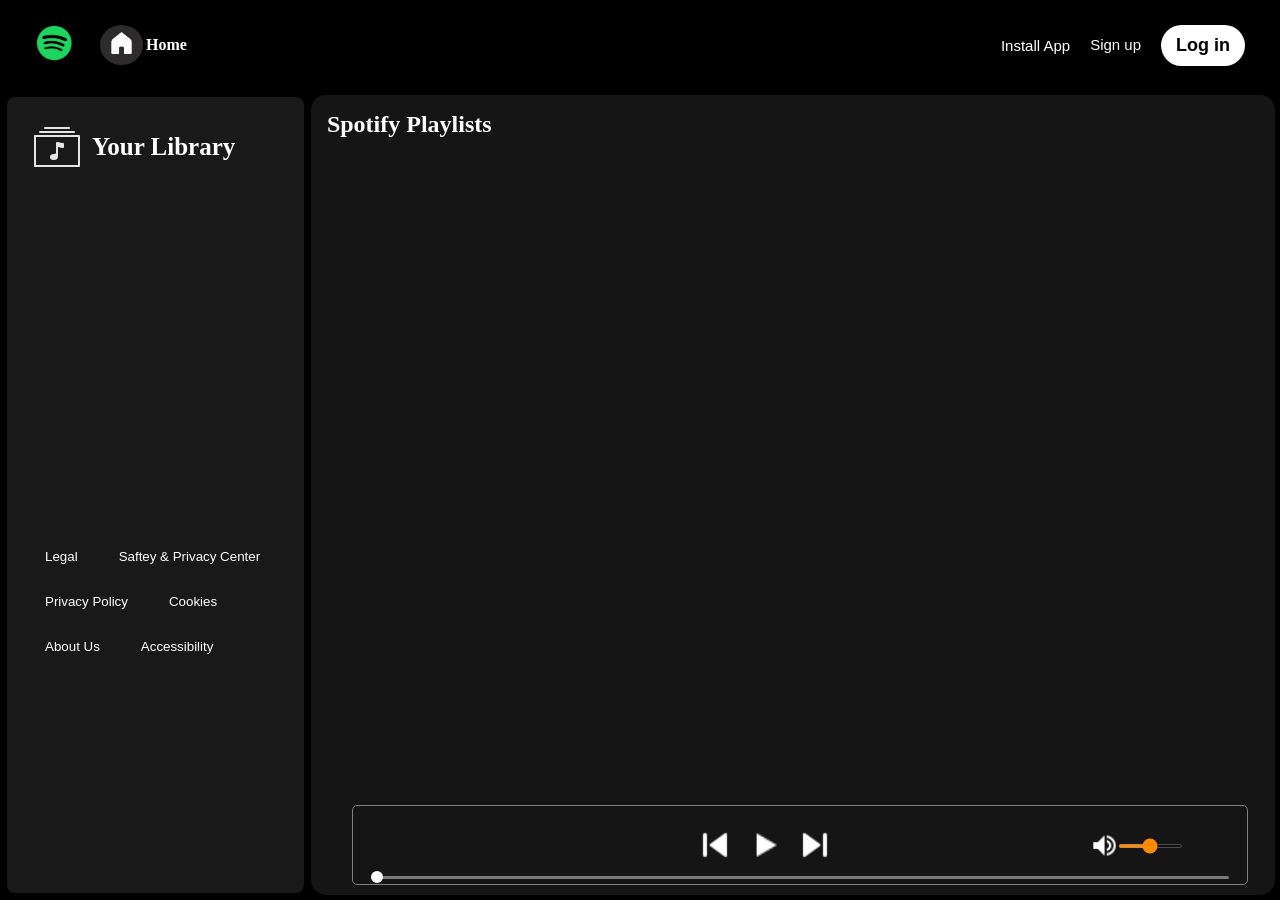
==== index.html @ e25f4758 "Initial commit: Spotify clone frontend" ====
<!DOCTYPE html>
<html lang="en">

<head>
    <meta charset="UTF-8">
    <meta name="viewport" content="width=device-width, initial-scale=1.0">
    <title>Spotify-web Player Music For Everyone</title>
    <link rel="icon" href="logo/favicon.ico">
    <link rel="stylesheet" href="style.css">
    <link rel="stylesheet" href="utility.css">
</head>

<body>
    <!-- navbar -->
    <header>
        <nav>
            <!-- Navbar left side -->
            <div class="nav_left">
                <img class="invert hamburger" src="logo/hamburger.png" alt="">
                <div class="logo">
                    <img src="logo/logo.jpg" alt="">
                </div>
                <!-- Home button and search bar -->
                <div class="home">
                    <button>
                        <img src="logo/home.png" alt="">
                    </button>
                    <b>Home</b>
                </div>
            </div>

            <!-- Navbar right side -->
            <div class="nav_right">
                <div class="install">
                    <button>Install App</button>
                </div>
                <div class="sign">
                    <button>Sign up</button>
                </div>
                <div class="log">
                    <button><b>Log in</b></button>
                </div>
            </div>
        </nav>
    </header>

    <!-- Hero section -->
    <section>
        <div class="container">
            <div class="left">
                <div class="close">
                    <img class="invert" src="logo/cross.png" alt="">
                </div>
                <div class="library">
                    <img class="pic" src="logo/library.png" alt="">
                    <b>Your Library</b>
                    <!-- <button>
                        <img src="logo/plus.png" alt="">
                    </button> -->
                </div>

                <div class="songList">
                    <ul>

                    </ul>
                </div>


                <div class="information">
                    <ul>
                        <li><button>Legal</button></li>
                        <li><button>Saftey & Privacy Center</button></li>
                        <li><button>Privacy Policy</button></li>
                        <li><button>Cookies</button></li>
                        <li><button>About Us</button></li>
                        <li><button>Accessibility</button></li>
                        <!-- <button>🌐 English</button> -->
                    </ul>

                </div>
            </div>

            <!-- Right Box start here -->

            <div class="spotifyPlaylist">
                <h1>Spotify Playlists</h1>
                <div class="cardContainer">
                 
                </div>
                <div class="playbox">
                    <div class="seekbar">
                        <div class="circle">

                        </div>
                    </div>
                    <div class="songinfo">

                    </div>
                    <div class="songbuttons">
                        <img id="previous" src="logo/previous.png" alt="">
                        <img id="play" src="logo/play.png" alt="">
                        <img id="next" src="logo/forward.png" alt="">
                    </div>

                    <div class="timevol">
                        <div class="songtime">

                        </div>

                        <div class="volume">
                            <img src="logo/volume.png" alt="">
                            <div class="range">
                                <input type="range" name="volume">
                            </div>
                        </div>
                    </div>
                </div>
            </div>


        </div>
    </section>
    <script src="script.js"></script>
</body>

</html>
---- style.css ----
:root {
    --a: 0
}

* {
    margin: 0;
    padding: 0;
    box-sizing: border-box;
}

body {
    background-color: black;
    color: white;
}

nav {
    background-color: rgb(0, 0, 0);
    color: white;
    display: flex;
    align-items: center;
    justify-content: space-between;
    height: 10vh;
    padding: 0px 35px;
    position: fixed;
    top: 0;
    left: 0;
    width: 100%;
    z-index: 1;
}

nav .nav_left {
    display: flex;
    align-items: center;
    gap: 25px;
}

.home {
    display: flex;
    align-items: center;
    gap: 3px;
}

.home img {
    width: 27px;
}


.home button {
    background: rgb(45, 43, 43);
    border: none;
    border-radius: 50%;
    padding: 5px 8px;
    cursor: pointer;
}

.home button:hover {
    background-color: rgb(75, 73, 73);
}

.logo img {
    width: 40px;
    /* height: 34px; */
}



.nav_right {
    display: flex;
    align-items: center;
    gap: 20px;

}

.nav_right .bar {
    width: 2px;
    height: 30px;
    background-color: white;

}

.nav_right .install button {
    background: transparent;
    color: white;
    display: flex;
    outline: none;
    font-size: 15px;
    border: none;
    align-items: center;
    gap: 5px;
    outline: none;
    cursor: pointer;
}

.nav_right .install img {
    width: 35px;
}

.nav_right .install button:hover {
    color: rgb(9, 202, 25);
}

.nav_right .sign button {
    background: transparent;
    color: white;
    font-size: 15px;
    outline: none;
    border: none;
    outline: none;
    cursor: pointer;
}

.nav_right .sign button:hover {
    color: rgb(9, 202, 25);
}

.nav_right .log button {
    background: transparent;
    color: black;
    background-color: white;
    outline: none;
    font-size: large;
    border: none;
    outline: none;
    cursor: pointer;
}

.nav_right .log button:hover {
    background-color: rgb(9, 202, 25);
}

.nav_right .log button {
    padding: 10px 15px;
    border-radius: 25px;


}

/* Navbar End Here */


/* Section Starts Here */

.container {
    padding: 5px;
    margin-top: 10vh;
    height: 90vh;
    display: flex;
    gap: 5px;
}



/* left side bar */

.left {
    width: 25vw;
    position: relative;
    border: 2px solid black;
    background-color: rgb(26, 25, 25);
    color: white;
    border-radius: 10px;

}



.library {
    display: flex;
    align-items: center;
    gap: 10px;
    font-size: 25px;
    width: 20vw;
    padding: 25px;

}

.pic {
    filter: invert(1);
}

.library button {
    background: transparent;
    outline: none;
    border: none;
    cursor: pointer;
    padding: 4px 5px;
    background-color: rgb(69, 66, 66);
    border-radius: 50%;
}

.songList {
    height: 317px;
    overflow: auto;
}

.songList ul {
    padding: 0px 15px;
}


.songbuttons img {
    width: 34px;
}

.info {
    display: flex;
    flex-direction: column;
    font-size: 13px;
    width: 344px;
}

.playnow {
    display: flex;
    justify-content: center;
    align-items: center;


}

.playnow span {
    font-size: 10px;
    width: 50px;

}

.songList ul li {
    display: flex;
    align-items: center;
    justify-content: space-between;
    list-style: none;
    list-style-type: decimal;
    display: flex;
    width: 20vw;
    gap: 13px;
    border: 1px solid rgb(203, 199, 199);
    margin: 10px;
    border-radius: 5px;
    padding: 15px 0px;
    cursor: pointer;
}




.information ul li button {
    background: transparent;
    color: white;
    outline: none;
    border: none;
}

.information ul {
    display: flex;
    flex-wrap: wrap;
    gap: 20px 25px;
    list-style: none;
    padding: 30px;
}

.information button {
    outline: none;
    border: none;
    cursor: pointer;
    padding: 5px 8px;
    border-radius: 25px;
}

.information button:hover {
    color: rgb(9, 202, 25);
}




/* right side bar */


.spotifyPlaylist {
    width: 80vw;
    height: auto;
    padding: 16px;
    background-color: rgb(21, 21, 21);
    border-radius: 15px;
    position: relative;
}

.playbox {
    display: flex;
    justify-content: space-between;
    align-items: center;
    position: fixed;
    height: 80px;
    bottom: 15px;
    background-color: rgb(22, 21, 21);
    width: 70vw;
    border: 1px solid gray;
    padding: 0px 15px;
    border-radius: 5px;
    margin-left: 25px;
}

.playbox .songtime {
    display: flex;
    justify-content: center;
    align-items: center;
}



.cardContainer {
    margin: 30px;
    display: flex;
    gap: 10px;
    flex-wrap: wrap;
    max-height: 60vh;
    overflow: auto;
}

.play {
    position: absolute;
    right: 14px;
    top: 125px;
    opacity: var(--a);
    transition: all 1s ease-out;
}

.play img {
    width: 64px;
    height: 64px;
}

.playnow .invert {
    filter: invert(1);
}

.spotifyPlaylist .card {
    width: 200px;
    padding: 10px;
    border-radius: 5px;
    background-color: #1c1c1c;
    position: relative;
    transition: all 0.9s;
}

.card>* {
    padding-top: 10px;
}

.card img {
    width: 100%;
    object-fit: contain;

}

.card:hover {
    background-color: rgb(52, 51, 51);
    cursor: pointer;
    --a: 1
}

.songbuttons {
    display: flex;
    justify-content: center;
    gap: 10px;
}

.songbuttons img {

    width: 40px;
    cursor: pointer;
}

.songinfo {
    width: 130px;
}

.seekbar {
    width: 96%;
    position: absolute;
    bottom: 2px;
    height: 3px;
    background: rgb(121, 121, 121);
    border-radius: 5px;
    margin: 3px;
    cursor: pointer;

}

.circle {
    width: 12px;
    height: 12px;
    border-radius: 13px;
    background-color: white;
    position: relative;
    bottom: 5px;
    left: 0%;
    transition: left 0.5s;
}

.timevol {
    display: flex;
    /* flex-direction: column; */
    justify-content: center;
    align-items: center;
    gap: 10px;
    width: 200px;

}

.range input {
    margin-bottom: 9px;
    cursor: pointer;
    height: 4px;
    width: 65px;
    filter: invert(1);
}

.volume {
    display: flex;
    justify-content: center;
    align-items: center;
    cursor: pointer;
}

.volume img{
    width: 27px;
}



.hamburger {
    display: none;
}

.close {
    display: none;
}

/* for tablet */

@media (max-width: 1024px) {
    .left {
        background-color: black;
        position: absolute;
        left: -100%;
        transition: all .3s;
        z-index: 1;
        width: 320px;
    }

    .songinfo {
        width: 200px;
    }

    .timevol {
        width: 180px;
    }

    nav{
        margin-top: 10px;
    }

    nav .nav_left {
        gap: 30px;
    }

    .left .close img {
        width: 29px;
        height: 29px;
        position: absolute;
        right: 25px;
        top: 10px;
    }

    .spotifyPlaylist {
        width: 98vw;
    }

    .playbox {
        width: 88vw;
        bottom: 30px;
    }

    .hamburger {
        display: block;
    }


    .close {
        display: block;
    }

    .songList ul li {
        width: 27vw;
        height: 10vh;
        gap: 15px;
    }

    .container{
        margin-top: 13vh;
        height: 85vh;
    }

    .cardContainer {
        height: 49vh;
    }

    .nav_right {
        gap: 45px;
    }

    .nav_right .log button {
        padding: 5px 5px;
        font-size: 13px;
    }

    .nav_right .install button {
        font-size: 11px;
    }

    .nav_right .sign button {
        font-size: 11px;
    }

    .nav_right .install img {
        width: 25px;
    }

    .playbox {
        margin-left: 25px;
    }

    .logo img{
        width: 35px;
    }

    .hamburger{
        width: 30px;
        height: 25px;
    }

}

/* for phone */

@media (max-width:391px) {
    .spotifyPlaylist ul li {
        max-width: 60vw
    }

    nav {
        gap: 10px;
    }

    .nav_right {
        gap: 20px;
        margin-right: 8px;
    }

    .nav_right .install button {
        font-size: 11px;
    }

    .nav_right .sign button {
        font-size: 11px;
    }

    .nav_right .log button {
        padding: 5px 9px;
        font-size: 8px;
    }

    .cardContainer {
        height: 46vh;
    }

    .home {
        gap: 8px;
    }

    .hamburger {
        width: 28px;
        height: 28px;
    }

    .spotifyPlaylist .card {
        justify-content: center;
        width: 90vw;
    }

    .play {
        right: 10px;
        top: 95px;
    }

    .play img {
        width: 55px;
        height: 55px;
    }

    .playbox {
        margin-left: 0px;
        padding: 0px 10px;
    }

    .songinfo {
        font-size: 11px;
        width: 150px;

    }

    .songtime {
        font-size: 12px;
    }

    .songbuttons {
        gap: 0px;
        width: 25px;
        height: 25px;
    }

    .songbuttons img {
        width: 30px;
    }

    .seekbar {
        width: 85%;
    }

    .cardContainer {
        height: 60vh;
    }

    .playbox {
        bottom: 20px;
        flex-direction: column;
        height: 110px;
        padding: 15px 0px;
        width: 75vw;
        margin-left: 21px;
    }

    .play {
        top: 200px;
        right: 20px;
    }

    .range input {
        width: 40px;
        cursor: pointer;
        height: 2px;
        filter: invert(1);
    }



    .timevol {
        width: -1px;
    }

    .volume img {
        width: 20px;
        height: 20px;
    }

    nav {
        padding: 0px 0px;
    }

    nav .nav_left {
        gap: 5px;
    }

    .logo img {
        width: 35px;
    }

    .home button img {
        width: 20px;
        height: 20px;
    }

    .card {
        width: 80vw;
        justify-content: center;
    }
}
---- utility.css ----
.border {
    border: 2px solid rgb(59, 86, 184);
    margin: 3px;
}

.flex {
    display: flex;
}

.justify-center {
    justify-content: center;
}

.align-center {
    align-items: center;
}

.invert{
    filter: invert(1)
}

::-webkit-scrollbar{
    width: 8px;
}

::-webkit-scrollbar-track{
    background: transparent;
}

::-webkit-scrollbar-thumb{
    background: #5e5e5e;
    border-radius: 999px;
}

::-webkit-scrollbar-thumb:hover{
    background: #8a8a8a;
}
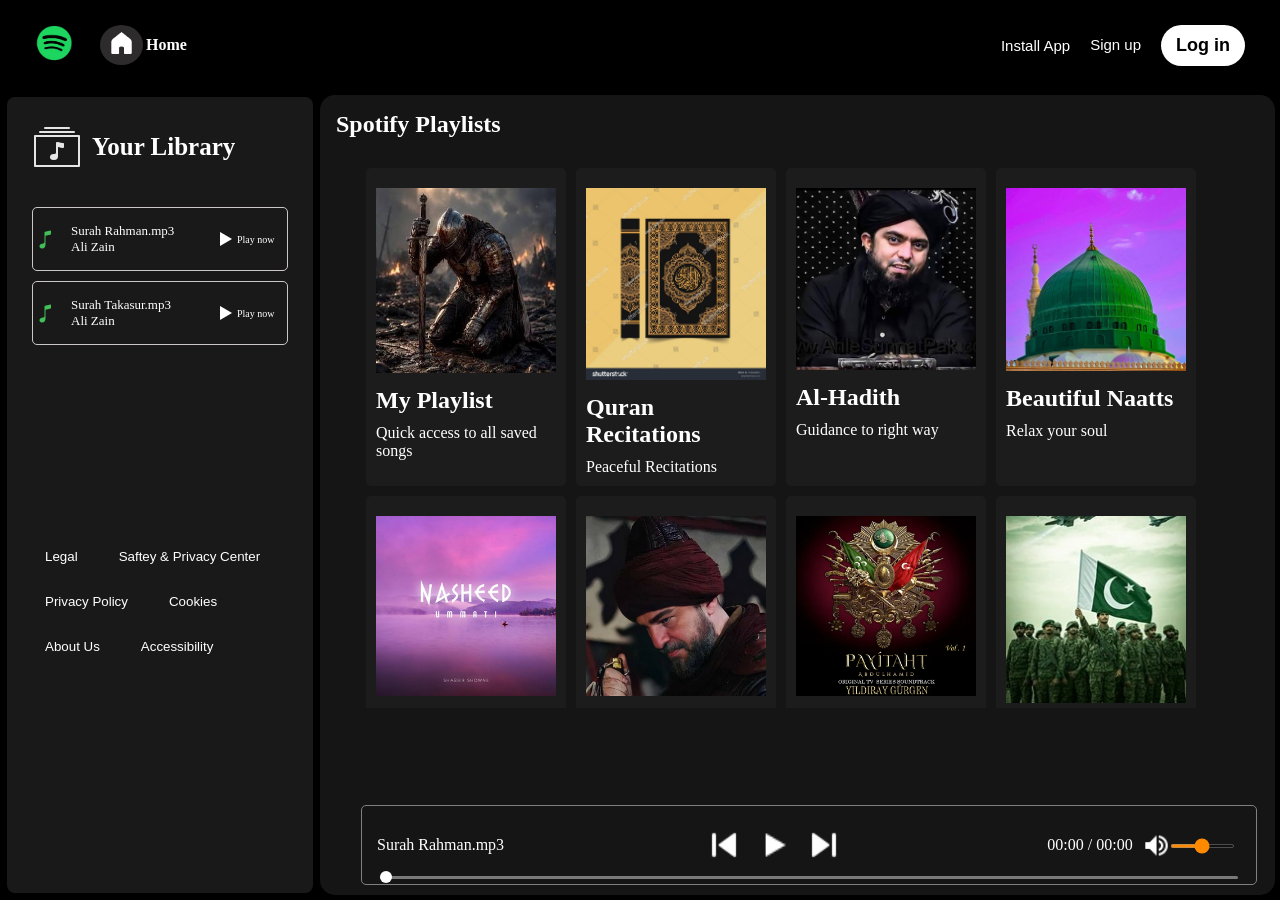
==== commit f4233854: "Update script link and add complete music catalog" ====
--- a/index.html
+++ b/index.html
@@ -85,7 +85,7 @@
             <div class="spotifyPlaylist">
                 <h1>Spotify Playlists</h1>
                 <div class="cardContainer">
-                 
+
                 </div>
                 <div class="playbox">
                     <div class="seekbar">
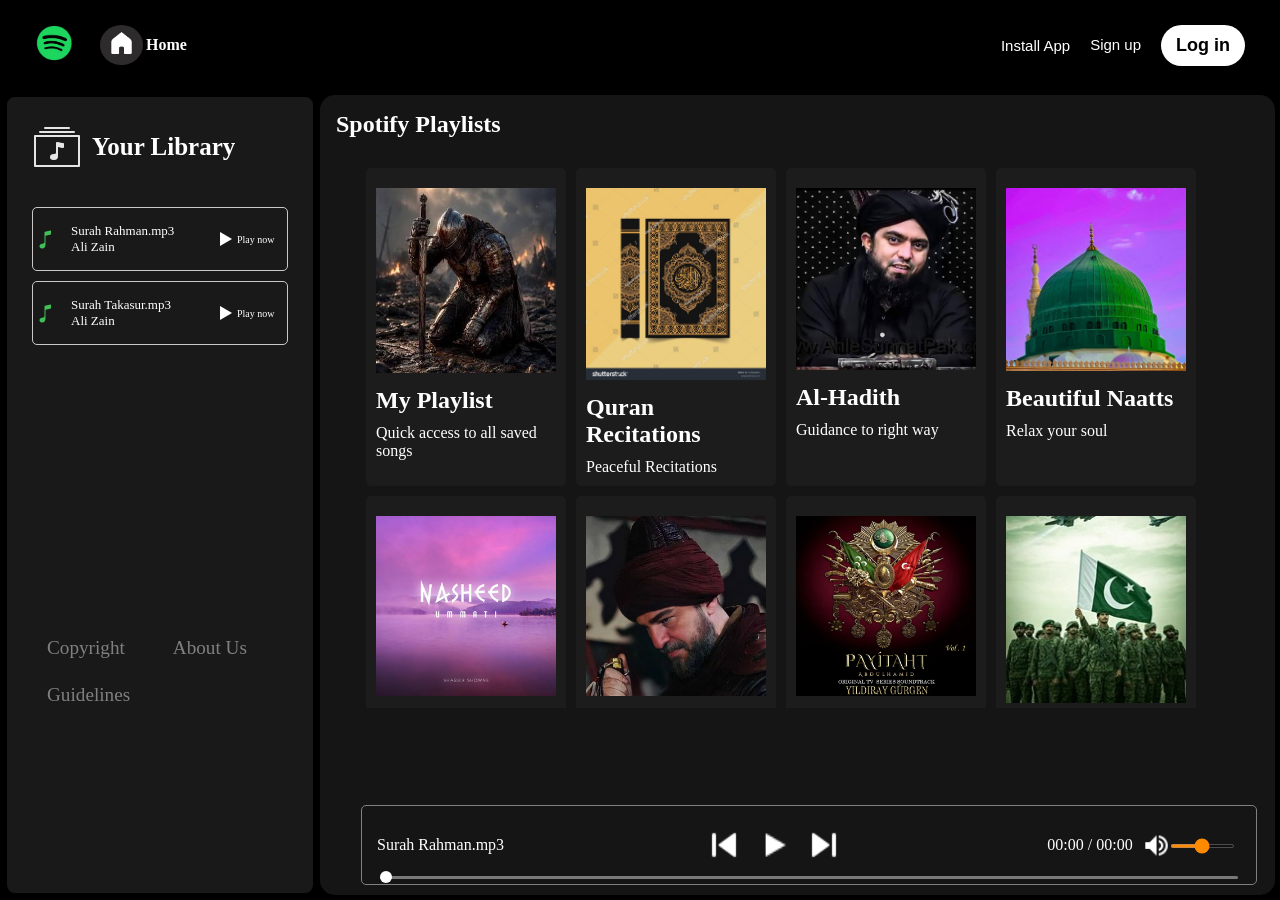
==== commit 67c15bba: "Update style.css and add About Us, Guidelines, and Copyright tabs" ====
--- a/index.html
+++ b/index.html
@@ -68,13 +68,9 @@
 
                 <div class="information">
                     <ul>
-                        <li><button>Legal</button></li>
-                        <li><button>Saftey & Privacy Center</button></li>
-                        <li><button>Privacy Policy</button></li>
-                        <li><button>Cookies</button></li>
-                        <li><button>About Us</button></li>
-                        <li><button>Accessibility</button></li>
-                        <!-- <button>🌐 English</button> -->
+                        <li><a href="./copyright/copy.html" target="_blank">Copyright</a></li>
+                        <li><a href="./about/about.html" target="_blank">About Us</a></li>
+                        <li><a href="./guidelines/guide.html" target="_blank">Guidelines</a></li>
                     </ul>
 
                 </div>
--- a/style.css
+++ b/style.css
@@ -189,7 +189,7 @@
 }
 
 .songList {
-    height: 317px;
+    height: 400px;
     overflow: auto;
 }
 
@@ -213,14 +213,15 @@
     display: flex;
     justify-content: center;
     align-items: center;
-
-
 }
 
 .playnow span {
     font-size: 10px;
     width: 50px;
-
+}
+
+.playnow :hover {
+    color: rgb(9, 202, 25);
 }
 
 .songList ul li {
@@ -239,38 +240,23 @@
     cursor: pointer;
 }
 
-
-
-
-.information ul li button {
-    background: transparent;
-    color: white;
-    outline: none;
-    border: none;
-}
-
 .information ul {
     display: flex;
     flex-wrap: wrap;
-    gap: 20px 25px;
+    gap: 25px 48px;
     list-style: none;
-    padding: 30px;
-}
-
-.information button {
-    outline: none;
-    border: none;
-    cursor: pointer;
-    padding: 5px 8px;
-    border-radius: 25px;
-}
-
-.information button:hover {
+    padding: 40px;
+}
+
+.information ul li a{
+    text-decoration: none;
+    color: gray;
+    font-size: larger;
+}
+
+.information ul li a:hover{
     color: rgb(9, 202, 25);
 }
-
-
-
 
 /* right side bar */
 
@@ -422,7 +408,7 @@
     cursor: pointer;
 }
 
-.volume img{
+.volume img {
     width: 27px;
 }
 
@@ -456,7 +442,7 @@
         width: 180px;
     }
 
-    nav{
+    nav {
         margin-top: 10px;
     }
 
@@ -496,7 +482,7 @@
         gap: 15px;
     }
 
-    .container{
+    .container {
         margin-top: 13vh;
         height: 85vh;
     }
@@ -530,11 +516,11 @@
         margin-left: 25px;
     }
 
-    .logo img{
+    .logo img {
         width: 35px;
     }
 
-    .hamburger{
+    .hamburger {
         width: 30px;
         height: 25px;
     }
@@ -543,18 +529,26 @@
 
 /* for phone */
 
-@media (max-width:391px) {
+@media (max-width:360px) {
     .spotifyPlaylist ul li {
         max-width: 60vw
     }
 
+    .songList ul li {
+        width: 81vw;
+    }
+
     nav {
         gap: 10px;
     }
 
+    .nav_left {
+        gap: 8px;
+    }
+
     .nav_right {
-        gap: 20px;
-        margin-right: 8px;
+        gap: 14px;
+        margin-right: 13px;
     }
 
     .nav_right .install button {
@@ -570,8 +564,13 @@
         font-size: 8px;
     }
 
-    .cardContainer {
-        height: 46vh;
+    .container {
+        margin-top: 13vh;
+        height: 85vh;
+    }
+
+    .left {
+        width: 330px;
     }
 
     .home {
@@ -579,8 +578,8 @@
     }
 
     .hamburger {
-        width: 28px;
-        height: 28px;
+        width: 35px;
+        height: 33px;
     }
 
     .spotifyPlaylist .card {
@@ -596,11 +595,6 @@
     .play img {
         width: 55px;
         height: 55px;
-    }
-
-    .playbox {
-        margin-left: 0px;
-        padding: 0px 10px;
     }
 
     .songinfo {
@@ -628,11 +622,11 @@
     }
 
     .cardContainer {
-        height: 60vh;
+        height: 55vh;
     }
 
     .playbox {
-        bottom: 20px;
+        bottom: 40px;
         flex-direction: column;
         height: 110px;
         padding: 15px 0px;
@@ -655,7 +649,7 @@
 
 
     .timevol {
-        width: -1px;
+        gap: 40px;
     }
 
     .volume img {
